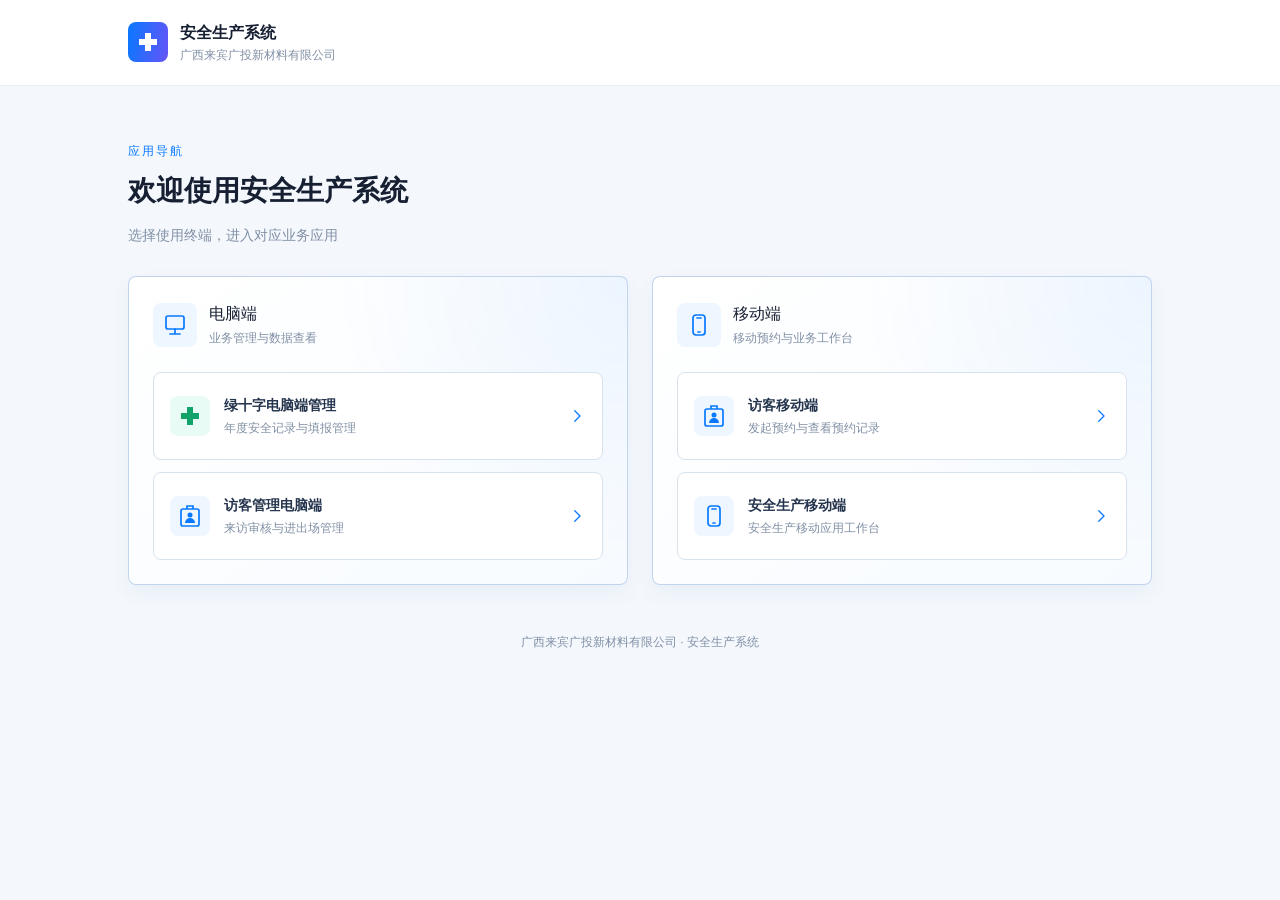
==== index.html @ 73ef1980 "Add files via upload" ====
<!doctype html>
<html lang="zh-CN">
<head>
<meta charset="utf-8"><meta name="viewport" content="width=device-width,initial-scale=1,viewport-fit=cover"><meta name="theme-color" content="#0879ff">
<title>安全生产系统 · 导航首页</title>
<style>
:root{--primary:#0879ff;--ink:#24344d;--deep:#172033;--muted:#8190a5;--line:rgba(190,211,238,.95);--soft:#eef6ff;--shadow:0 8px 20px rgba(45,87,140,.06)}*{box-sizing:border-box}body{margin:0;font:14px/1.6 "Microsoft YaHei","PingFang SC",sans-serif;color:var(--ink);background:#f4f8fd}a{color:inherit;text-decoration:none}.top{background:#fff;border-bottom:1px solid #e7eef8}.top-inner{max-width:1080px;margin:auto;padding:20px 28px;display:flex;align-items:center;gap:12px}.brand{width:40px;height:40px;border-radius:8px;background:linear-gradient(100deg,#0879ff,#6654f7);display:grid;place-items:center;color:#fff}.brand svg{width:24px;height:24px}.brand-name{font-size:16px;font-weight:600;color:var(--deep)}.brand-sub{font-size:12px;color:var(--muted)}main{max-width:1080px;margin:auto;padding:56px 28px 48px}.intro{margin-bottom:30px}.eyebrow{color:var(--primary);font-size:12px;letter-spacing:2px;margin:0 0 8px}h1{font-size:28px;font-weight:600;color:var(--deep);margin:0 0 10px}.intro p:last-child{margin:0;color:var(--muted)}.groups{display:grid;grid-template-columns:repeat(2,minmax(0,1fr));gap:24px}.group{padding:24px;border:1px solid var(--line);border-radius:8px;background:radial-gradient(circle at 100% 0,rgba(8,121,255,.06),transparent 50%),linear-gradient(145deg,#fff,#f7fbff);box-shadow:var(--shadow)}.group-head{display:flex;align-items:center;gap:12px;margin-bottom:24px}.device{width:44px;height:44px;display:grid;place-items:center;background:var(--soft);border-radius:8px;color:var(--primary)}svg{width:24px;height:24px}h2{font-size:16px;font-weight:400;color:var(--deep);margin:0}.group-head p{font-size:12px;color:var(--muted);margin:2px 0 0}.links{display:grid;gap:12px}.entry{display:flex;align-items:center;gap:14px;padding:18px 16px;background:#fff;border:1px solid #d8e2ef;border-radius:8px;min-height:88px;transition:border-color .15s,background .15s}.entry:hover{border-color:#a9c9ff;background:var(--soft)}.entry:focus-visible{outline:2px solid var(--primary);outline-offset:3px}.entry-icon{width:40px;height:40px;flex:none;display:grid;place-items:center;background:var(--soft);color:var(--primary);border-radius:8px}.entry-icon.green{color:#12a36a;background:#e8fbf4}.entry strong{display:block;font-size:14px;font-weight:600}.entry small{display:block;font-size:12px;color:var(--muted);margin-top:3px}.arrow{margin-left:auto;color:var(--primary);flex:none;width:18px;height:18px}footer{text-align:center;color:var(--muted);font-size:12px;padding:0 20px calc(24px + env(safe-area-inset-bottom))}@media(max-width:680px){.top-inner{padding:16px 20px}main{padding:30px 16px}.groups{grid-template-columns:1fr;gap:16px}.group{padding:20px 16px}.group-head{margin-bottom:16px}h1{font-size:22px}.intro{margin-bottom:24px}.entry{padding:16px 12px;min-height:80px}}
</style>
</head>
<body>
<svg style="position:absolute;width:0;height:0;overflow:hidden" aria-hidden="true"><defs>
<symbol id="cross" viewBox="0 0 24 24"><path d="M9 3h6v6h6v6h-6v6H9v-6H3V9h6V3Z" fill="currentColor"/></symbol>
<symbol id="desktop" viewBox="0 0 24 24"><rect x="3" y="3" width="18" height="13" rx="2" fill="none" stroke="currentColor" stroke-width="1.7"/><path d="M12 16v5m-5 0h10" stroke="currentColor" stroke-width="1.7" stroke-linecap="round"/></symbol>
<symbol id="mobile" viewBox="0 0 24 24"><rect x="6" y="2" width="12" height="20" rx="3" fill="none" stroke="currentColor" stroke-width="1.7"/><path d="M10 5h4m-3 14h2" stroke="currentColor" stroke-width="1.7" stroke-linecap="round"/></symbol>
<symbol id="visitor" viewBox="0 0 24 24"><rect x="3" y="5" width="18" height="17" rx="2" fill="none" stroke="currentColor" stroke-width="1.7"/><path d="M9 5V2h6v3" fill="none" stroke="currentColor" stroke-width="1.7"/><circle cx="12" cy="11" r="2.5" fill="currentColor"/><path d="M7 19a5 5 0 0 1 10 0" fill="currentColor"/></symbol>
<symbol id="arrow" viewBox="0 0 24 24"><path d="m9 5 7 7-7 7" fill="none" stroke="currentColor" stroke-width="1.7" stroke-linecap="round" stroke-linejoin="round"/></symbol>
</defs></svg>
<header class="top"><div class="top-inner"><span class="brand"><svg aria-hidden="true"><use href="#cross"/></svg></span><div><div class="brand-name">安全生产系统</div><div class="brand-sub">广西来宾广投新材料有限公司</div></div></div></header>
<main><div class="intro"><p class="eyebrow">应用导航</p><h1>欢迎使用安全生产系统</h1><p>选择使用终端，进入对应业务应用</p></div>
<div class="groups"><section class="group" aria-labelledby="desktop-title"><div class="group-head"><span class="device"><svg aria-hidden="true"><use href="#desktop"/></svg></span><div><h2 id="desktop-title">电脑端</h2><p>业务管理与数据查看</p></div></div><nav class="links" aria-label="电脑端应用">
<a class="entry" href="green-cross.html"><span class="entry-icon green"><svg aria-hidden="true"><use href="#cross"/></svg></span><span><strong>绿十字电脑端管理</strong><small>年度安全记录与填报管理</small></span><svg class="arrow" aria-hidden="true"><use href="#arrow"/></svg></a>
<a class="entry" href="visitor-admin.html"><span class="entry-icon"><svg aria-hidden="true"><use href="#visitor"/></svg></span><span><strong>访客管理电脑端</strong><small>来访审核与进出场管理</small></span><svg class="arrow" aria-hidden="true"><use href="#arrow"/></svg></a>
</nav></section>
<section class="group" aria-labelledby="mobile-title"><div class="group-head"><span class="device"><svg aria-hidden="true"><use href="#mobile"/></svg></span><div><h2 id="mobile-title">移动端</h2><p>移动预约与业务工作台</p></div></div><nav class="links" aria-label="移动端应用">
<a class="entry" href="visitor.html"><span class="entry-icon"><svg aria-hidden="true"><use href="#visitor"/></svg></span><span><strong>访客移动端</strong><small>发起预约与查看预约记录</small></span><svg class="arrow" aria-hidden="true"><use href="#arrow"/></svg></a>
<a class="entry" href="安全生产移动端.html"><span class="entry-icon"><svg aria-hidden="true"><use href="#mobile"/></svg></span><span><strong>安全生产移动端</strong><small>安全生产移动应用工作台</small></span><svg class="arrow" aria-hidden="true"><use href="#arrow"/></svg></a>
</nav></section></div></main><footer>广西来宾广投新材料有限公司 · 安全生产系统</footer>
</body></html>
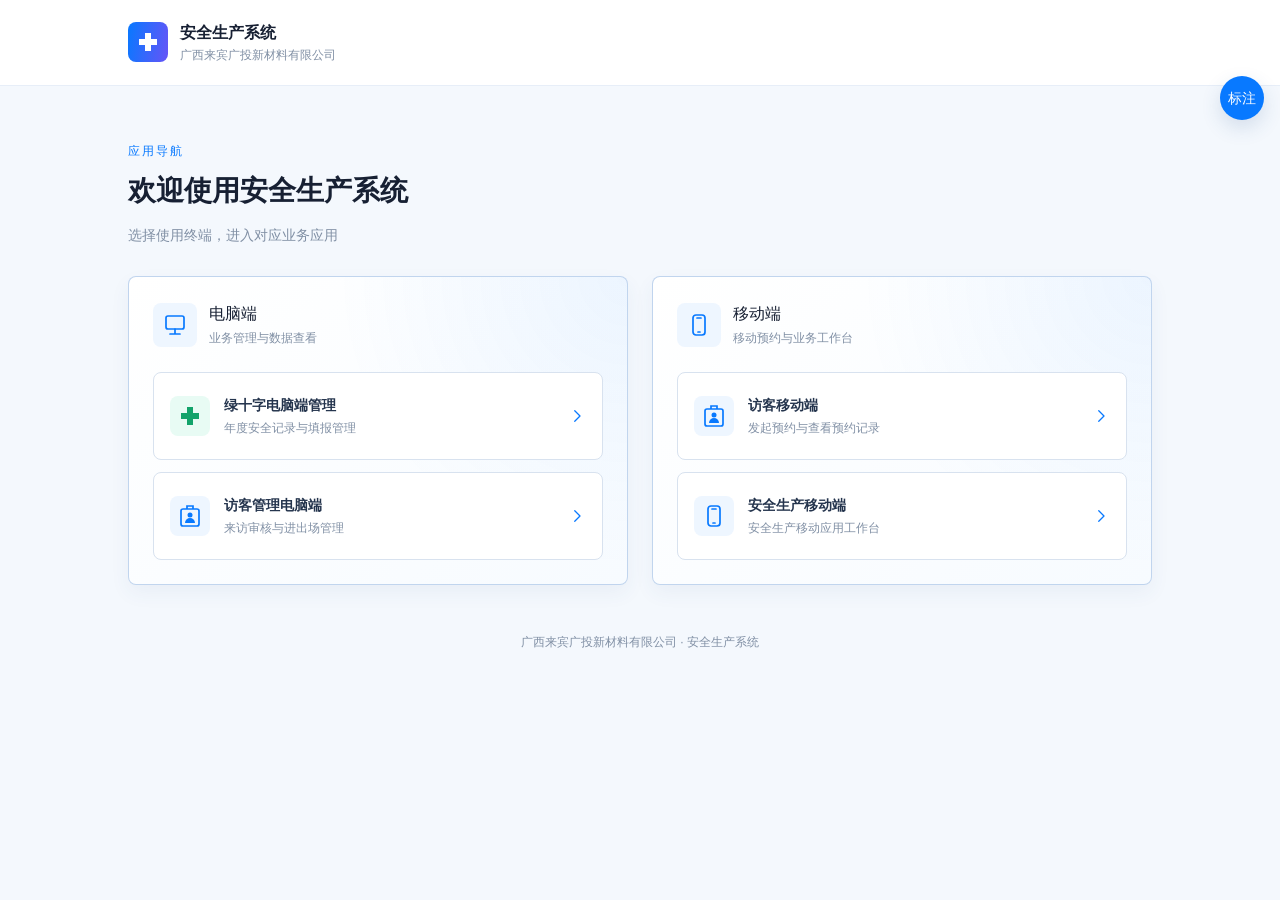
==== commit 7fb260e5: "2 3" ====
--- a/index.html
+++ b/index.html
@@ -6,6 +6,7 @@
 <style>
 :root{--primary:#0879ff;--ink:#24344d;--deep:#172033;--muted:#8190a5;--line:rgba(190,211,238,.95);--soft:#eef6ff;--shadow:0 8px 20px rgba(45,87,140,.06)}*{box-sizing:border-box}body{margin:0;font:14px/1.6 "Microsoft YaHei","PingFang SC",sans-serif;color:var(--ink);background:#f4f8fd}a{color:inherit;text-decoration:none}.top{background:#fff;border-bottom:1px solid #e7eef8}.top-inner{max-width:1080px;margin:auto;padding:20px 28px;display:flex;align-items:center;gap:12px}.brand{width:40px;height:40px;border-radius:8px;background:linear-gradient(100deg,#0879ff,#6654f7);display:grid;place-items:center;color:#fff}.brand svg{width:24px;height:24px}.brand-name{font-size:16px;font-weight:600;color:var(--deep)}.brand-sub{font-size:12px;color:var(--muted)}main{max-width:1080px;margin:auto;padding:56px 28px 48px}.intro{margin-bottom:30px}.eyebrow{color:var(--primary);font-size:12px;letter-spacing:2px;margin:0 0 8px}h1{font-size:28px;font-weight:600;color:var(--deep);margin:0 0 10px}.intro p:last-child{margin:0;color:var(--muted)}.groups{display:grid;grid-template-columns:repeat(2,minmax(0,1fr));gap:24px}.group{padding:24px;border:1px solid var(--line);border-radius:8px;background:radial-gradient(circle at 100% 0,rgba(8,121,255,.06),transparent 50%),linear-gradient(145deg,#fff,#f7fbff);box-shadow:var(--shadow)}.group-head{display:flex;align-items:center;gap:12px;margin-bottom:24px}.device{width:44px;height:44px;display:grid;place-items:center;background:var(--soft);border-radius:8px;color:var(--primary)}svg{width:24px;height:24px}h2{font-size:16px;font-weight:400;color:var(--deep);margin:0}.group-head p{font-size:12px;color:var(--muted);margin:2px 0 0}.links{display:grid;gap:12px}.entry{display:flex;align-items:center;gap:14px;padding:18px 16px;background:#fff;border:1px solid #d8e2ef;border-radius:8px;min-height:88px;transition:border-color .15s,background .15s}.entry:hover{border-color:#a9c9ff;background:var(--soft)}.entry:focus-visible{outline:2px solid var(--primary);outline-offset:3px}.entry-icon{width:40px;height:40px;flex:none;display:grid;place-items:center;background:var(--soft);color:var(--primary);border-radius:8px}.entry-icon.green{color:#12a36a;background:#e8fbf4}.entry strong{display:block;font-size:14px;font-weight:600}.entry small{display:block;font-size:12px;color:var(--muted);margin-top:3px}.arrow{margin-left:auto;color:var(--primary);flex:none;width:18px;height:18px}footer{text-align:center;color:var(--muted);font-size:12px;padding:0 20px calc(24px + env(safe-area-inset-bottom))}@media(max-width:680px){.top-inner{padding:16px 20px}main{padding:30px 16px}.groups{grid-template-columns:1fr;gap:16px}.group{padding:20px 16px}.group-head{margin-bottom:16px}h1{font-size:22px}.intro{margin-bottom:24px}.entry{padding:16px 12px;min-height:80px}}
 </style>
+<link rel="stylesheet" href="prototype-annotations.css">
 </head>
 <body>
 <svg style="position:absolute;width:0;height:0;overflow:hidden" aria-hidden="true"><defs>
@@ -25,4 +26,6 @@
 <a class="entry" href="visitor.html"><span class="entry-icon"><svg aria-hidden="true"><use href="#visitor"/></svg></span><span><strong>访客移动端</strong><small>发起预约与查看预约记录</small></span><svg class="arrow" aria-hidden="true"><use href="#arrow"/></svg></a>
 <a class="entry" href="安全生产移动端.html"><span class="entry-icon"><svg aria-hidden="true"><use href="#mobile"/></svg></span><span><strong>安全生产移动端</strong><small>安全生产移动应用工作台</small></span><svg class="arrow" aria-hidden="true"><use href="#arrow"/></svg></a>
 </nav></section></div></main><footer>广西来宾广投新材料有限公司 · 安全生产系统</footer>
+<script src="prototype-annotations-data.js"></script>
+<script src="prototype-annotations.js"></script>
 </body></html>
--- a/prototype-annotations.css
+++ b/prototype-annotations.css
@@ -0,0 +1,3 @@
+#pa-root{font:14px/1.6 "Microsoft YaHei","PingFang SC",sans-serif;color:#24344d;--pa-width:min(360px,48vw)}#pa-root *{box-sizing:border-box}#pa-root button,#pa-root input,#pa-root textarea{font:inherit}#pa-root button{cursor:pointer}#pa-root [hidden]{display:none!important}#pa-toggle{position:fixed;right:16px;top:76px;width:44px;height:44px;border:0;border-radius:50%;background:#0879ff;color:#fff;box-shadow:0 8px 20px rgba(45,87,140,.16);z-index:2147483600;font-size:12px}body.pa-active{margin-right:var(--pa-space)!important;transition:margin-right .25s}body{--pa-space:min(360px,48vw)}body.pa-active :is(.overlay,.drawer-overlay,.dialog-wrap,.mobile-filter-overlay,.sheet-backdrop){right:var(--pa-space)!important;max-width:calc(100vw - var(--pa-space))!important;transition:right .25s,max-width .25s}body.pa-active :is(.detail-sheet,.bottom-nav){max-width:calc(100vw - var(--pa-space))!important}body.pa-active .detail-sheet{right:var(--pa-space)!important}body.pa-active .admin-shell,body.pa-active .app,body.pa-active .mobile-shell{max-width:100%}body.pa-active :is(.drawer,.admin-drawer,.people-modal,.dialog,.mobile-filter-panel,.sheet){max-width:100%!important}#pa-panel{position:fixed;top:0;right:0;bottom:0;width:var(--pa-width);background:#fafbfd;border-left:1px solid rgba(190,211,238,.95);z-index:2147483601;display:flex;flex-direction:column;box-shadow:none}#pa-panel .pa-head{display:flex;justify-content:space-between;align-items:flex-start;padding:16px;border-bottom:1px solid #e7eef8;background:#fff}#pa-panel h2{font-size:16px;font-weight:400;margin:0;color:#172033}#pa-panel small{font-size:12px;color:#8190a5;overflow-wrap:anywhere}#pa-close{border:0;background:transparent;color:#8190a5;font-size:24px!important;width:30px;height:30px}#pa-panel .pa-tools{padding:12px 16px;border-bottom:1px solid #e7eef8}#pa-panel button:not(#pa-close){border:1px solid #d8e2ef;border-radius:6px;background:#fff;color:#24344d;min-height:30px;padding:4px 10px;font-weight:400}#pa-status{font-size:12px;color:#8190a5;margin:8px 0 0;overflow-wrap:anywhere}#pa-status.pa-error{color:#d98600}#pa-cards{flex:1;min-height:0;overflow:auto;padding:12px}#pa-panel .pa-card{padding:12px;border:1px solid rgba(190,211,238,.95);border-radius:8px;background:#fff;margin-bottom:12px;overflow-wrap:anywhere}#pa-panel .pa-card.pa-selected{border-color:#0879ff;box-shadow:inset 0 0 0 1px #0879ff}#pa-panel .pa-card-top{display:flex;align-items:center;gap:8px}#pa-panel strong{font-weight:600;font-size:14px}#pa-panel .pa-num{display:grid;place-items:center;border-radius:50%;width:24px;height:24px;background:#0879ff;color:#fff;flex:none;font-size:12px}#pa-panel p{white-space:pre-wrap;margin:8px 0;font-size:14px}#pa-panel .pa-actions{display:flex;flex-wrap:wrap;gap:8px;margin-top:12px}#pa-panel label{display:block;font-size:12px;color:#526b91;margin-bottom:10px}#pa-panel input,#pa-panel textarea{display:block;width:100%;border:1px solid #d8e2ef;border-radius:6px;padding:8px;background:#fff;color:#24344d;margin-top:5px;resize:vertical}#pa-panel footer{padding:12px 16px;border-top:1px solid #e7eef8;background:#fff;text-align:left}#pa-panel #pa-add{background:#0879ff;color:white;width:100%;height:36px;border:0;border-radius:8px}#pa-panel footer small{display:block;margin-top:8px}#pa-panel .pa-empty{text-align:center;padding:24px 0;color:#8190a5}#pa-root .pa-marker{position:fixed;transform:translate(-50%,-50%);width:26px;height:26px;border-radius:50%;border:2px solid #fff;background:#0879ff;color:#fff;z-index:2147483599;box-shadow:0 2px 8px rgba(8,121,255,.25);padding:0;font-size:12px;cursor:grab;touch-action:none}#pa-root .pa-marker.pa-selected{background:#6654f7;box-shadow:0 0 0 4px rgba(102,84,247,.18)}[data-pa-highlight]{outline:2px solid #0879ff!important;outline-offset:2px}.pa-selecting,.pa-selecting *:not(#pa-root *){cursor:crosshair!important}@media print{#pa-root{display:none!important}body.pa-active{margin-right:0!important}}
+
+body.pa-active .bottom-nav{left:calc((100vw - var(--pa-space))/2)!important}
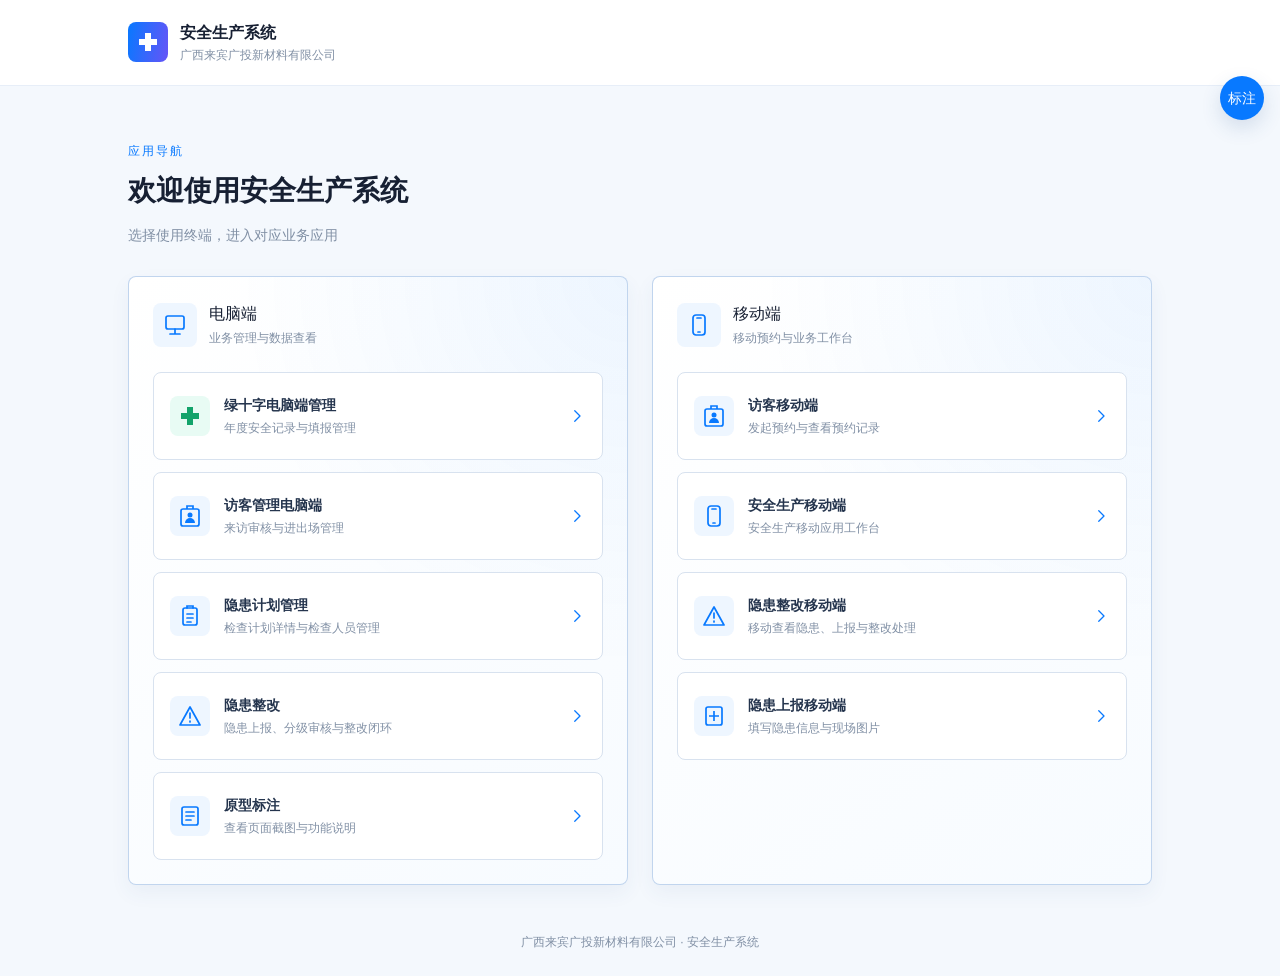
==== commit e5e2e41d: "4 4" ====
--- a/index.html
+++ b/index.html
@@ -21,10 +21,15 @@
 <div class="groups"><section class="group" aria-labelledby="desktop-title"><div class="group-head"><span class="device"><svg aria-hidden="true"><use href="#desktop"/></svg></span><div><h2 id="desktop-title">电脑端</h2><p>业务管理与数据查看</p></div></div><nav class="links" aria-label="电脑端应用">
 <a class="entry" href="green-cross.html"><span class="entry-icon green"><svg aria-hidden="true"><use href="#cross"/></svg></span><span><strong>绿十字电脑端管理</strong><small>年度安全记录与填报管理</small></span><svg class="arrow" aria-hidden="true"><use href="#arrow"/></svg></a>
 <a class="entry" href="visitor-admin.html"><span class="entry-icon"><svg aria-hidden="true"><use href="#visitor"/></svg></span><span><strong>访客管理电脑端</strong><small>来访审核与进出场管理</small></span><svg class="arrow" aria-hidden="true"><use href="#arrow"/></svg></a>
+<a class="entry" href="隐患计划管理.html"><span class="entry-icon"><svg aria-hidden="true" viewBox="0 0 24 24"><rect x="5" y="4" width="14" height="17" rx="2" fill="none" stroke="currentColor" stroke-width="1.7"/><path d="M9 4V2h6v2M9 10h6M9 14h6M9 18h4" fill="none" stroke="currentColor" stroke-width="1.7" stroke-linecap="round"/></svg></span><span><strong>隐患计划管理</strong><small>检查计划详情与检查人员管理</small></span><svg class="arrow" aria-hidden="true"><use href="#arrow"/></svg></a>
+<a class="entry" href="隐患整改.html"><span class="entry-icon"><svg aria-hidden="true" viewBox="0 0 24 24"><path d="M12 3 2 21h20L12 3Z" fill="none" stroke="currentColor" stroke-width="1.7" stroke-linejoin="round"/><path d="M12 9v5m0 3v1" stroke="currentColor" stroke-width="1.7" stroke-linecap="round"/></svg></span><span><strong>隐患整改</strong><small>隐患上报、分级审核与整改闭环</small></span><svg class="arrow" aria-hidden="true"><use href="#arrow"/></svg></a>
+<a class="entry" href="原型标注.HTML"><span class="entry-icon"><svg aria-hidden="true" viewBox="0 0 24 24"><rect x="4" y="3" width="16" height="18" rx="2" fill="none" stroke="currentColor" stroke-width="1.7"/><path d="M8 8h8M8 12h8M8 16h5" fill="none" stroke="currentColor" stroke-width="1.7" stroke-linecap="round"/></svg></span><span><strong>原型标注</strong><small>查看页面截图与功能说明</small></span><svg class="arrow" aria-hidden="true"><use href="#arrow"/></svg></a>
 </nav></section>
 <section class="group" aria-labelledby="mobile-title"><div class="group-head"><span class="device"><svg aria-hidden="true"><use href="#mobile"/></svg></span><div><h2 id="mobile-title">移动端</h2><p>移动预约与业务工作台</p></div></div><nav class="links" aria-label="移动端应用">
 <a class="entry" href="visitor.html"><span class="entry-icon"><svg aria-hidden="true"><use href="#visitor"/></svg></span><span><strong>访客移动端</strong><small>发起预约与查看预约记录</small></span><svg class="arrow" aria-hidden="true"><use href="#arrow"/></svg></a>
 <a class="entry" href="安全生产移动端.html"><span class="entry-icon"><svg aria-hidden="true"><use href="#mobile"/></svg></span><span><strong>安全生产移动端</strong><small>安全生产移动应用工作台</small></span><svg class="arrow" aria-hidden="true"><use href="#arrow"/></svg></a>
+<a class="entry" href="隐患整改移动端.html"><span class="entry-icon"><svg aria-hidden="true" viewBox="0 0 24 24"><path d="M12 3 2 21h20L12 3Z" fill="none" stroke="currentColor" stroke-width="1.7" stroke-linejoin="round"/><path d="M12 9v5m0 3v1" stroke="currentColor" stroke-width="1.7" stroke-linecap="round"/></svg></span><span><strong>隐患整改移动端</strong><small>移动查看隐患、上报与整改处理</small></span><svg class="arrow" aria-hidden="true"><use href="#arrow"/></svg></a>
+<a class="entry" href="隐患上报移动端.html"><span class="entry-icon"><svg aria-hidden="true" viewBox="0 0 24 24"><rect x="4" y="3" width="16" height="18" rx="2" fill="none" stroke="currentColor" stroke-width="1.7"/><path d="M12 7v10m-5-5h10" stroke="currentColor" stroke-width="1.7"/></svg></span><span><strong>隐患上报移动端</strong><small>填写隐患信息与现场图片</small></span><svg class="arrow" aria-hidden="true"><use href="#arrow"/></svg></a>
 </nav></section></div></main><footer>广西来宾广投新材料有限公司 · 安全生产系统</footer>
 <script src="prototype-annotations-data.js"></script>
 <script src="prototype-annotations.js"></script>
--- a/prototype-annotations.css
+++ b/prototype-annotations.css
@@ -1,3 +1,9 @@
 #pa-root{font:14px/1.6 "Microsoft YaHei","PingFang SC",sans-serif;color:#24344d;--pa-width:min(360px,48vw)}#pa-root *{box-sizing:border-box}#pa-root button,#pa-root input,#pa-root textarea{font:inherit}#pa-root button{cursor:pointer}#pa-root [hidden]{display:none!important}#pa-toggle{position:fixed;right:16px;top:76px;width:44px;height:44px;border:0;border-radius:50%;background:#0879ff;color:#fff;box-shadow:0 8px 20px rgba(45,87,140,.16);z-index:2147483600;font-size:12px}body.pa-active{margin-right:var(--pa-space)!important;transition:margin-right .25s}body{--pa-space:min(360px,48vw)}body.pa-active :is(.overlay,.drawer-overlay,.dialog-wrap,.mobile-filter-overlay,.sheet-backdrop){right:var(--pa-space)!important;max-width:calc(100vw - var(--pa-space))!important;transition:right .25s,max-width .25s}body.pa-active :is(.detail-sheet,.bottom-nav){max-width:calc(100vw - var(--pa-space))!important}body.pa-active .detail-sheet{right:var(--pa-space)!important}body.pa-active .admin-shell,body.pa-active .app,body.pa-active .mobile-shell{max-width:100%}body.pa-active :is(.drawer,.admin-drawer,.people-modal,.dialog,.mobile-filter-panel,.sheet){max-width:100%!important}#pa-panel{position:fixed;top:0;right:0;bottom:0;width:var(--pa-width);background:#fafbfd;border-left:1px solid rgba(190,211,238,.95);z-index:2147483601;display:flex;flex-direction:column;box-shadow:none}#pa-panel .pa-head{display:flex;justify-content:space-between;align-items:flex-start;padding:16px;border-bottom:1px solid #e7eef8;background:#fff}#pa-panel h2{font-size:16px;font-weight:400;margin:0;color:#172033}#pa-panel small{font-size:12px;color:#8190a5;overflow-wrap:anywhere}#pa-close{border:0;background:transparent;color:#8190a5;font-size:24px!important;width:30px;height:30px}#pa-panel .pa-tools{padding:12px 16px;border-bottom:1px solid #e7eef8}#pa-panel button:not(#pa-close){border:1px solid #d8e2ef;border-radius:6px;background:#fff;color:#24344d;min-height:30px;padding:4px 10px;font-weight:400}#pa-status{font-size:12px;color:#8190a5;margin:8px 0 0;overflow-wrap:anywhere}#pa-status.pa-error{color:#d98600}#pa-cards{flex:1;min-height:0;overflow:auto;padding:12px}#pa-panel .pa-card{padding:12px;border:1px solid rgba(190,211,238,.95);border-radius:8px;background:#fff;margin-bottom:12px;overflow-wrap:anywhere}#pa-panel .pa-card.pa-selected{border-color:#0879ff;box-shadow:inset 0 0 0 1px #0879ff}#pa-panel .pa-card-top{display:flex;align-items:center;gap:8px}#pa-panel strong{font-weight:600;font-size:14px}#pa-panel .pa-num{display:grid;place-items:center;border-radius:50%;width:24px;height:24px;background:#0879ff;color:#fff;flex:none;font-size:12px}#pa-panel p{white-space:pre-wrap;margin:8px 0;font-size:14px}#pa-panel .pa-actions{display:flex;flex-wrap:wrap;gap:8px;margin-top:12px}#pa-panel label{display:block;font-size:12px;color:#526b91;margin-bottom:10px}#pa-panel input,#pa-panel textarea{display:block;width:100%;border:1px solid #d8e2ef;border-radius:6px;padding:8px;background:#fff;color:#24344d;margin-top:5px;resize:vertical}#pa-panel footer{padding:12px 16px;border-top:1px solid #e7eef8;background:#fff;text-align:left}#pa-panel #pa-add{background:#0879ff;color:white;width:100%;height:36px;border:0;border-radius:8px}#pa-panel footer small{display:block;margin-top:8px}#pa-panel .pa-empty{text-align:center;padding:24px 0;color:#8190a5}#pa-root .pa-marker{position:fixed;transform:translate(-50%,-50%);width:26px;height:26px;border-radius:50%;border:2px solid #fff;background:#0879ff;color:#fff;z-index:2147483599;box-shadow:0 2px 8px rgba(8,121,255,.25);padding:0;font-size:12px;cursor:grab;touch-action:none}#pa-root .pa-marker.pa-selected{background:#6654f7;box-shadow:0 0 0 4px rgba(102,84,247,.18)}[data-pa-highlight]{outline:2px solid #0879ff!important;outline-offset:2px}.pa-selecting,.pa-selecting *:not(#pa-root *){cursor:crosshair!important}@media print{#pa-root{display:none!important}body.pa-active{margin-right:0!important}}
 
 body.pa-active .bottom-nav{left:calc((100vw - var(--pa-space))/2)!important}
+
+/* Keep annotation text independent of business sidebar/header colors. */
+#pa-root #pa-panel{color:#24344d}
+#pa-root #pa-panel .pa-card{color:#24344d}
+#pa-root #pa-panel .pa-card-top strong{color:#172033}
+#pa-root #pa-panel .pa-card>p{color:#24344d}
